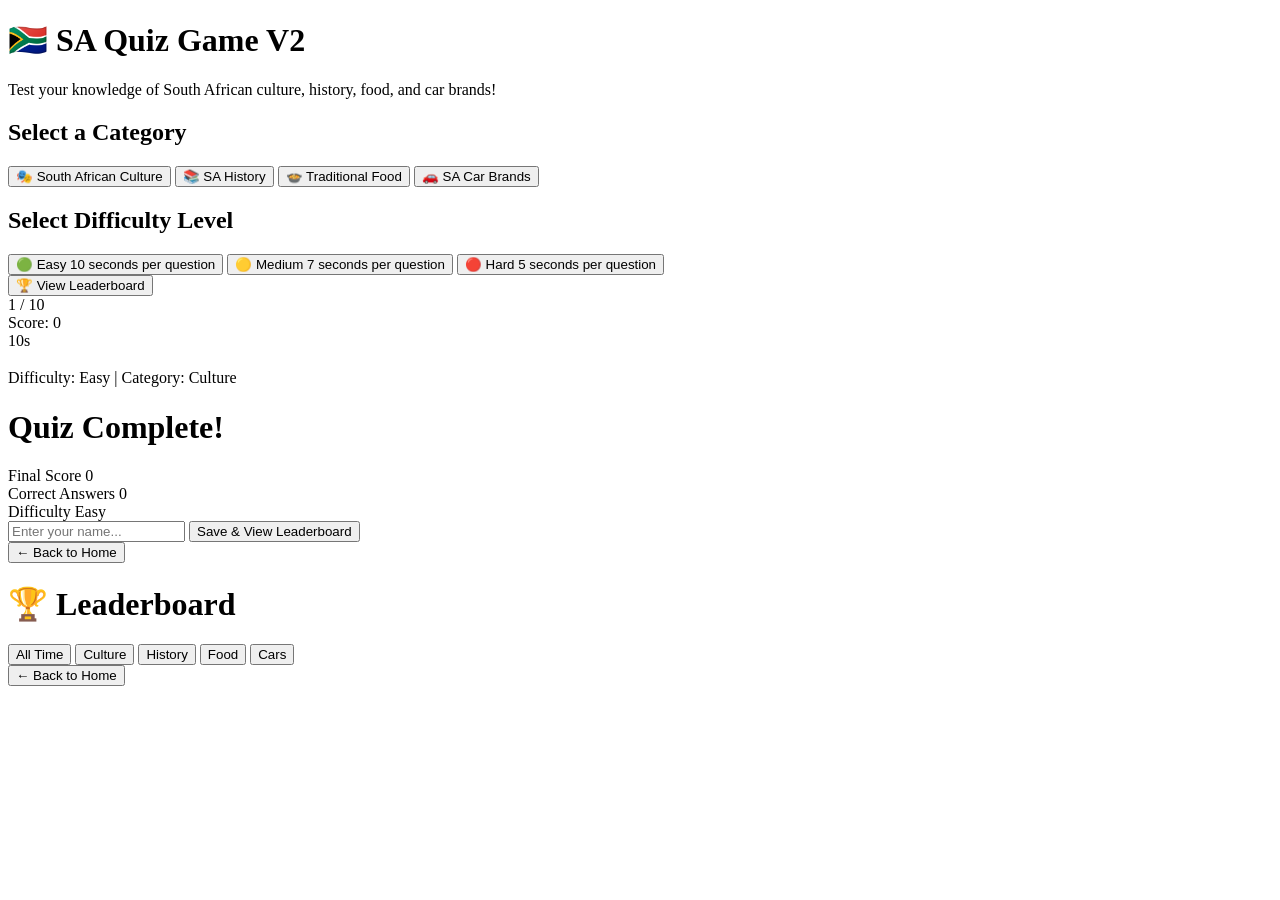
==== v2-index.html @ 53df8f4e "feat: Add SA Quiz Game V2 HTML with category selection" ====
<!DOCTYPE html>
<html lang="en">
<head>
    <meta charset="UTF-8">
    <meta name="viewport" content="width=device-width, initial-scale=1.0">
    <title>SA Quiz Game V2 - South African Trivia</title>
    <link rel="stylesheet" href="v2-styles.css">
</head>
<body>
    <div class="container">
        <!-- Home Screen -->
        <div id="homeScreen" class="screen active">
            <div class="content">
                <h1>🇿🇦 SA Quiz Game V2</h1>
                <p>Test your knowledge of South African culture, history, food, and car brands!</p>
                
                <div class="category-selector">
                    <h2>Select a Category</h2>
                    <button class="btn btn-category" onclick="selectCategory('culture')">
                        🎭 South African Culture
                    </button>
                    <button class="btn btn-category" onclick="selectCategory('history')">
                        📚 SA History
                    </button>
                    <button class="btn btn-category" onclick="selectCategory('food')">
                        🍲 Traditional Food
                    </button>
                    <button class="btn btn-category" onclick="selectCategory('cars')">
                        🚗 SA Car Brands
                    </button>
                </div>

                <div class="difficulty-selector">
                    <h2>Select Difficulty Level</h2>
                    <button class="btn btn-difficulty" onclick="startQuiz('easy')">
                        🟢 Easy
                        <span class="info">10 seconds per question</span>
                    </button>
                    <button class="btn btn-difficulty" onclick="startQuiz('medium')">
                        🟡 Medium
                        <span class="info">7 seconds per question</span>
                    </button>
                    <button class="btn btn-difficulty" onclick="startQuiz('hard')">
                        🔴 Hard
                        <span class="info">5 seconds per question</span>
                    </button>
                </div>

                <button class="btn btn-leaderboard" onclick="showLeaderboard()">
                    🏆 View Leaderboard
                </button>
            </div>
        </div>

        <!-- Quiz Screen -->
        <div id="quizScreen" class="screen">
            <div class="quiz-header">
                <div class="progress">
                    <span id="questionNumber">1</span> / <span id="totalQuestions">10</span>
                </div>
                <div class="score-box">
                    Score: <span id="currentScore">0</span>
                </div>
                <div class="timer" id="timer">10s</div>
            </div>

            <div class="quiz-content">
                <div class="category-tag" id="categoryTag"></div>
                <h2 id="questionText" class="question"></h2>

                <!-- Multiple Choice Answers -->
                <div id="multipleChoice" class="answers-container">
                    <!-- Generated dynamically -->
                </div>

                <!-- True/False Buttons -->
                <div id="trueFalse" class="answers-container" style="display: none;">
                    <button class="btn btn-answer" onclick="answerQuestion(true)">✓ True</button>
                    <button class="btn btn-answer" onclick="answerQuestion(false)">✗ False</button>
                </div>

                <!-- Text Input -->
                <div id="textInput" class="answers-container" style="display: none;">
                    <input type="text" id="textAnswer" placeholder="Type your answer..." onkeypress="handleTextInputKeypress(event)">
                    <button class="btn" onclick="submitTextAnswer()">Submit Answer</button>
                </div>

                <div class="difficulty-indicator">
                    Difficulty: <span id="difficultyIndicator">Easy</span> | Category: <span id="categoryIndicator">Culture</span>
                </div>
            </div>
        </div>

        <!-- Results Screen -->
        <div id="resultsScreen" class="screen">
            <div class="content results-content">
                <h1 id="resultTitle">Quiz Complete!</h1>
                <div class="results-stats">
                    <div class="stat">
                        <span class="label">Final Score</span>
                        <span class="value" id="finalScore">0</span>
                    </div>
                    <div class="stat">
                        <span class="label">Correct Answers</span>
                        <span class="value" id="correctCount">0</span>
                    </div>
                    <div class="stat">
                        <span class="label">Difficulty</span>
                        <span class="value" id="finalDifficulty">Easy</span>
                    </div>
                </div>

                <div class="name-input">
                    <input type="text" id="playerName" placeholder="Enter your name..." maxlength="20">
                    <button class="btn" onclick="saveScore()">Save & View Leaderboard</button>
                </div>

                <button class="btn btn-secondary" onclick="goHome()">← Back to Home</button>
            </div>
        </div>

        <!-- Leaderboard Screen -->
        <div id="leaderboardScreen" class="screen">
            <div class="content leaderboard-content">
                <h1>🏆 Leaderboard</h1>
                
                <div class="leaderboard-tabs">
                    <button class="tab-btn active" onclick="switchLeaderboardTab('all')">All Time</button>
                    <button class="tab-btn" onclick="switchLeaderboardTab('culture')">Culture</button>
                    <button class="tab-btn" onclick="switchLeaderboardTab('history')">History</button>
                    <button class="tab-btn" onclick="switchLeaderboardTab('food')">Food</button>
                    <button class="tab-btn" onclick="switchLeaderboardTab('cars')">Cars</button>
                </div>

                <div id="leaderboardList" class="leaderboard-list">
                    <!-- Generated dynamically -->
                </div>

                <button class="btn btn-secondary" onclick="goHome()">← Back to Home</button>
            </div>
        </div>
    </div>

    <script src="v2-app.js"></script>
</body>
</html>
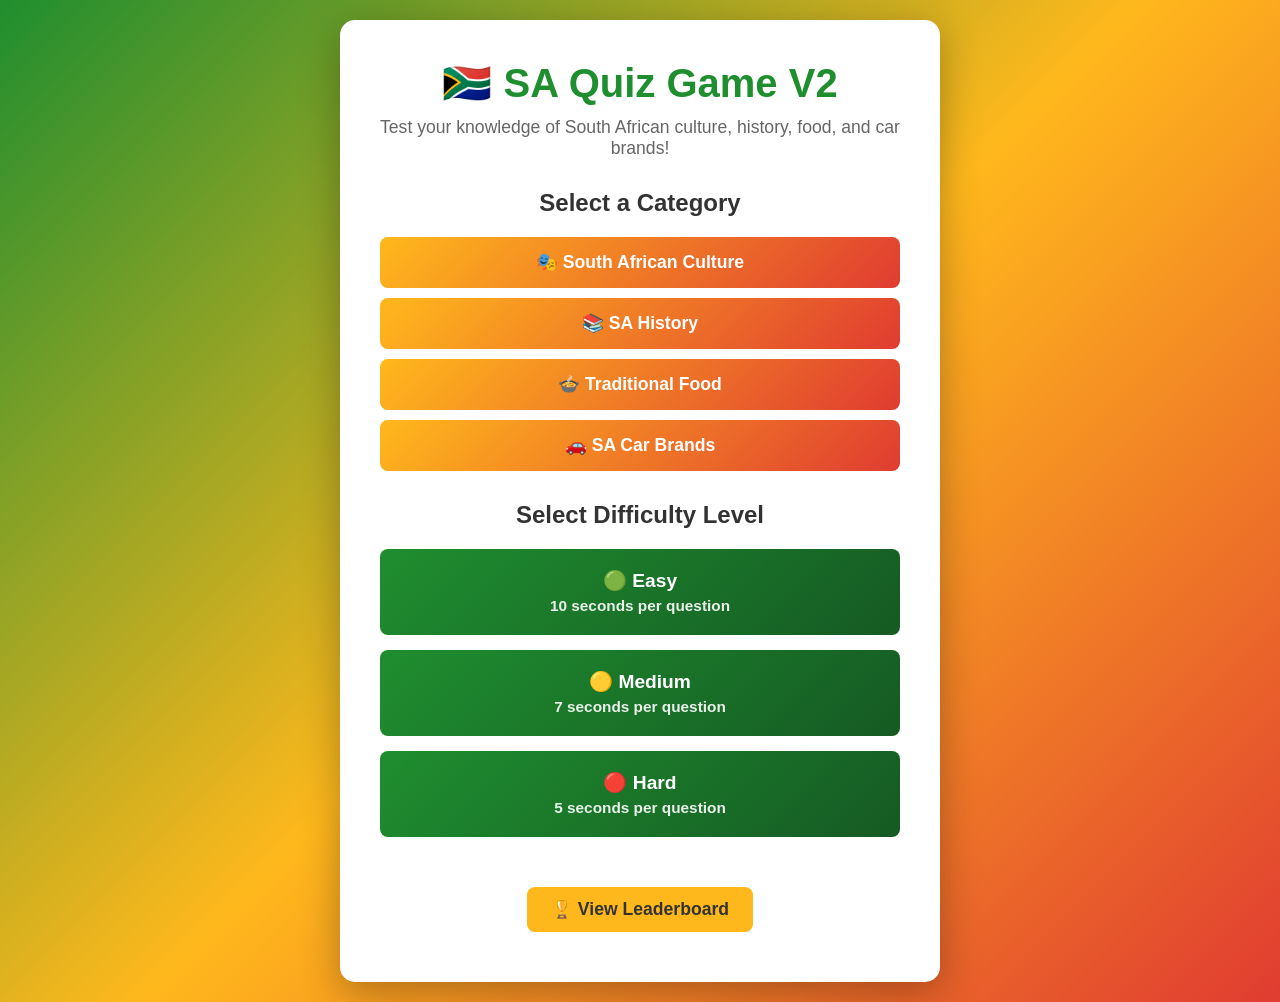
==== commit 109d58c3: "feat: Add SA Quiz Game V2 with SA-focused content (culture, history, food, car brands)" ====
--- a/v2-index.html
+++ b/v2-index.html
@@ -143,4 +143,4 @@
 
     <script src="v2-app.js"></script>
 </body>
-</html>
+</html>
--- a/v2-styles.css
+++ b/v2-styles.css
@@ -0,0 +1,480 @@
+* {
+    margin: 0;
+    padding: 0;
+    box-sizing: border-box;
+}
+
+body {
+    font-family: 'Segoe UI', Tahoma, Geneva, Verdana, sans-serif;
+    background: linear-gradient(135deg, #1f8e2f 0%, #ffb81c 50%, #e03c31 100%);
+    min-height: 100vh;
+    display: flex;
+    justify-content: center;
+    align-items: center;
+    padding: 20px;
+}
+
+.container {
+    width: 100%;
+    max-width: 600px;
+}
+
+.screen {
+    background: white;
+    border-radius: 15px;
+    box-shadow: 0 10px 40px rgba(0, 0, 0, 0.3);
+    padding: 40px;
+    display: none;
+    animation: fadeIn 0.3s ease-in;
+}
+
+.screen.active {
+    display: block;
+}
+
+@keyframes fadeIn {
+    from {
+        opacity: 0;
+        transform: translateY(10px);
+    }
+    to {
+        opacity: 1;
+        transform: translateY(0);
+    }
+}
+
+.content {
+    text-align: center;
+}
+
+h1 {
+    color: #1f8e2f;
+    margin-bottom: 10px;
+    font-size: 2.5em;
+}
+
+h2 {
+    color: #333;
+    margin-bottom: 20px;
+    font-size: 1.5em;
+}
+
+p {
+    color: #666;
+    margin-bottom: 30px;
+    font-size: 1.1em;
+}
+
+/* Buttons */
+.btn {
+    background: #1f8e2f;
+    color: white;
+    border: none;
+    padding: 12px 24px;
+    border-radius: 8px;
+    font-size: 1em;
+    cursor: pointer;
+    transition: all 0.3s ease;
+    margin: 10px;
+}
+
+.btn:hover {
+    background: #155a23;
+    transform: translateY(-2px);
+    box-shadow: 0 5px 20px rgba(0, 0, 0, 0.2);
+}
+
+.btn:active {
+    transform: translateY(0);
+}
+
+.btn-category {
+    display: block;
+    width: 100%;
+    padding: 15px;
+    margin: 10px 0;
+    background: linear-gradient(135deg, #ffb81c 0%, #e03c31 100%);
+    font-size: 1.1em;
+    font-weight: bold;
+}
+
+.btn-category:hover {
+    background: linear-gradient(135deg, #ff9f00 0%, #d63028 100%);
+}
+
+.btn-difficulty {
+    display: block;
+    width: 100%;
+    padding: 20px;
+    margin: 15px 0;
+    background: linear-gradient(135deg, #1f8e2f 0%, #155a23 100%);
+    font-size: 1.2em;
+    font-weight: bold;
+}
+
+.btn-difficulty .info {
+    display: block;
+    font-size: 0.8em;
+    margin-top: 5px;
+    opacity: 0.9;
+}
+
+.btn-leaderboard {
+    background: #ffb81c;
+    color: #333;
+    font-size: 1.1em;
+    font-weight: bold;
+    margin-top: 20px;
+}
+
+.btn-leaderboard:hover {
+    background: #ff9f00;
+    color: #000;
+}
+
+.btn-secondary {
+    background: #95a5a6;
+}
+
+.btn-secondary:hover {
+    background: #7f8c8d;
+}
+
+.btn-answer {
+    width: 100%;
+    text-align: left;
+    padding: 15px;
+    margin: 10px 0;
+    background: #ecf0f1;
+    color: #333;
+    font-weight: 500;
+    border-radius: 8px;
+    transition: all 0.2s ease;
+}
+
+.btn-answer:hover {
+    background: #1f8e2f;
+    color: white;
+    transform: translateX(5px);
+}
+
+.btn-answer.correct {
+    background: #27ae60;
+    color: white;
+}
+
+.btn-answer.incorrect {
+    background: #e74c3c;
+    color: white;
+}
+
+/* Category Selector */
+.category-selector {
+    margin: 20px 0;
+}
+
+/* Difficulty Selector */
+.difficulty-selector {
+    margin: 30px 0;
+}
+
+/* Category Tag */
+.category-tag {
+    display: inline-block;
+    background: linear-gradient(135deg, #ffb81c 0%, #e03c31 100%);
+    color: #333;
+    padding: 8px 16px;
+    border-radius: 20px;
+    font-weight: bold;
+    margin-bottom: 15px;
+    font-size: 0.9em;
+}
+
+/* Quiz Header */
+.quiz-header {
+    display: flex;
+    justify-content: space-between;
+    align-items: center;
+    margin-bottom: 30px;
+    padding-bottom: 20px;
+    border-bottom: 2px solid #ecf0f1;
+}
+
+.progress {
+    font-size: 1.1em;
+    color: #666;
+    font-weight: 600;
+}
+
+.score-box {
+    font-size: 1.1em;
+    color: #1f8e2f;
+    font-weight: bold;
+}
+
+.timer {
+    font-size: 1.5em;
+    font-weight: bold;
+    color: #e74c3c;
+    padding: 10px 15px;
+    background: #ffe0e0;
+    border-radius: 8px;
+    min-width: 80px;
+    text-align: center;
+}
+
+.timer.warning {
+    animation: pulse 0.5s infinite;
+}
+
+@keyframes pulse {
+    0%, 100% {
+        transform: scale(1);
+    }
+    50% {
+        transform: scale(1.1);
+    }
+}
+
+/* Quiz Content */
+.quiz-content {
+    margin: 20px 0;
+}
+
+.question {
+    color: #333;
+    margin-bottom: 30px;
+    font-size: 1.4em;
+    line-height: 1.6;
+}
+
+.answers-container {
+    margin: 20px 0;
+}
+
+input[type="text"] {
+    width: 100%;
+    padding: 12px;
+    border: 2px solid #ecf0f1;
+    border-radius: 8px;
+    font-size: 1em;
+    margin-bottom: 10px;
+    transition: border-color 0.3s ease;
+}
+
+input[type="text"]:focus {
+    outline: none;
+    border-color: #1f8e2f;
+}
+
+.difficulty-indicator {
+    margin-top: 20px;
+    color: #999;
+    font-size: 0.9em;
+}
+
+/* Results Screen */
+.results-content {
+    text-align: center;
+}
+
+.results-stats {
+    display: grid;
+    grid-template-columns: repeat(3, 1fr);
+    gap: 20px;
+    margin: 30px 0;
+    padding: 20px;
+    background: #f8f9fa;
+    border-radius: 10px;
+}
+
+.stat {
+    display: flex;
+    flex-direction: column;
+}
+
+.stat .label {
+    color: #666;
+    font-size: 0.9em;
+    margin-bottom: 5px;
+}
+
+.stat .value {
+    color: #1f8e2f;
+    font-size: 2em;
+    font-weight: bold;
+}
+
+.name-input {
+    margin: 20px 0;
+}
+
+.name-input input {
+    width: 100%;
+    padding: 12px;
+    border: 2px solid #ecf0f1;
+    border-radius: 8px;
+    font-size: 1em;
+    margin-bottom: 10px;
+}
+
+.name-input input:focus {
+    outline: none;
+    border-color: #1f8e2f;
+}
+
+/* Leaderboard */
+.leaderboard-content {
+    text-align: center;
+}
+
+.leaderboard-tabs {
+    display: flex;
+    justify-content: center;
+    gap: 10px;
+    margin: 20px 0;
+    flex-wrap: wrap;
+}
+
+.tab-btn {
+    background: #ecf0f1;
+    color: #333;
+    border: none;
+    padding: 8px 16px;
+    border-radius: 20px;
+    cursor: pointer;
+    transition: all 0.3s ease;
+    font-weight: 500;
+}
+
+.tab-btn.active {
+    background: #1f8e2f;
+    color: white;
+}
+
+.tab-btn:hover {
+    background: #1f8e2f;
+    color: white;
+}
+
+.leaderboard-list {
+    text-align: left;
+    margin: 20px 0;
+}
+
+.leaderboard-item {
+    display: flex;
+    justify-content: space-between;
+    align-items: center;
+    padding: 15px;
+    margin: 10px 0;
+    background: #f8f9fa;
+    border-radius: 8px;
+    border-left: 4px solid #1f8e2f;
+}
+
+.leaderboard-item.rank-1 {
+    border-left-color: #ffb81c;
+    background: #fffbf0;
+}
+
+.leaderboard-item.rank-2 {
+    border-left-color: #95a5a6;
+    background: #f8f9fa;
+}
+
+.leaderboard-item.rank-3 {
+    border-left-color: #cd7f32;
+    background: #f8f9fa;
+}
+
+.rank-badge {
+    display: inline-flex;
+    align-items: center;
+    justify-content: center;
+    width: 40px;
+    height: 40px;
+    border-radius: 50%;
+    background: #1f8e2f;
+    color: white;
+    font-weight: bold;
+    margin-right: 15px;
+    font-size: 1.2em;
+}
+
+.leaderboard-item.rank-1 .rank-badge {
+    background: #ffb81c;
+    color: #333;
+}
+
+.leaderboard-item.rank-2 .rank-badge {
+    background: #95a5a6;
+}
+
+.leaderboard-item.rank-3 .rank-badge {
+    background: #cd7f32;
+}
+
+.player-info {
+    flex: 1;
+}
+
+.player-name {
+    font-weight: bold;
+    color: #333;
+    font-size: 1.1em;
+}
+
+.player-meta {
+    color: #999;
+    font-size: 0.85em;
+}
+
+.player-score {
+    font-size: 1.5em;
+    font-weight: bold;
+    color: #1f8e2f;
+}
+
+.empty-message {
+    text-align: center;
+    padding: 40px 20px;
+    color: #999;
+}
+
+/* Responsive Design */
+@media (max-width: 600px) {
+    .screen {
+        padding: 20px;
+    }
+
+    h1 {
+        font-size: 2em;
+    }
+
+    .quiz-header {
+        flex-direction: column;
+        gap: 10px;
+    }
+
+    .results-stats {
+        grid-template-columns: 1fr;
+    }
+
+    .leaderboard-item {
+        flex-direction: column;
+        text-align: center;
+        align-items: flex-start;
+    }
+
+    .rank-badge {
+        align-self: center;
+        margin-right: 0;
+        margin-bottom: 10px;
+    }
+
+    .player-score {
+        align-self: center;
+        margin-top: 10px;
+    }
+}
